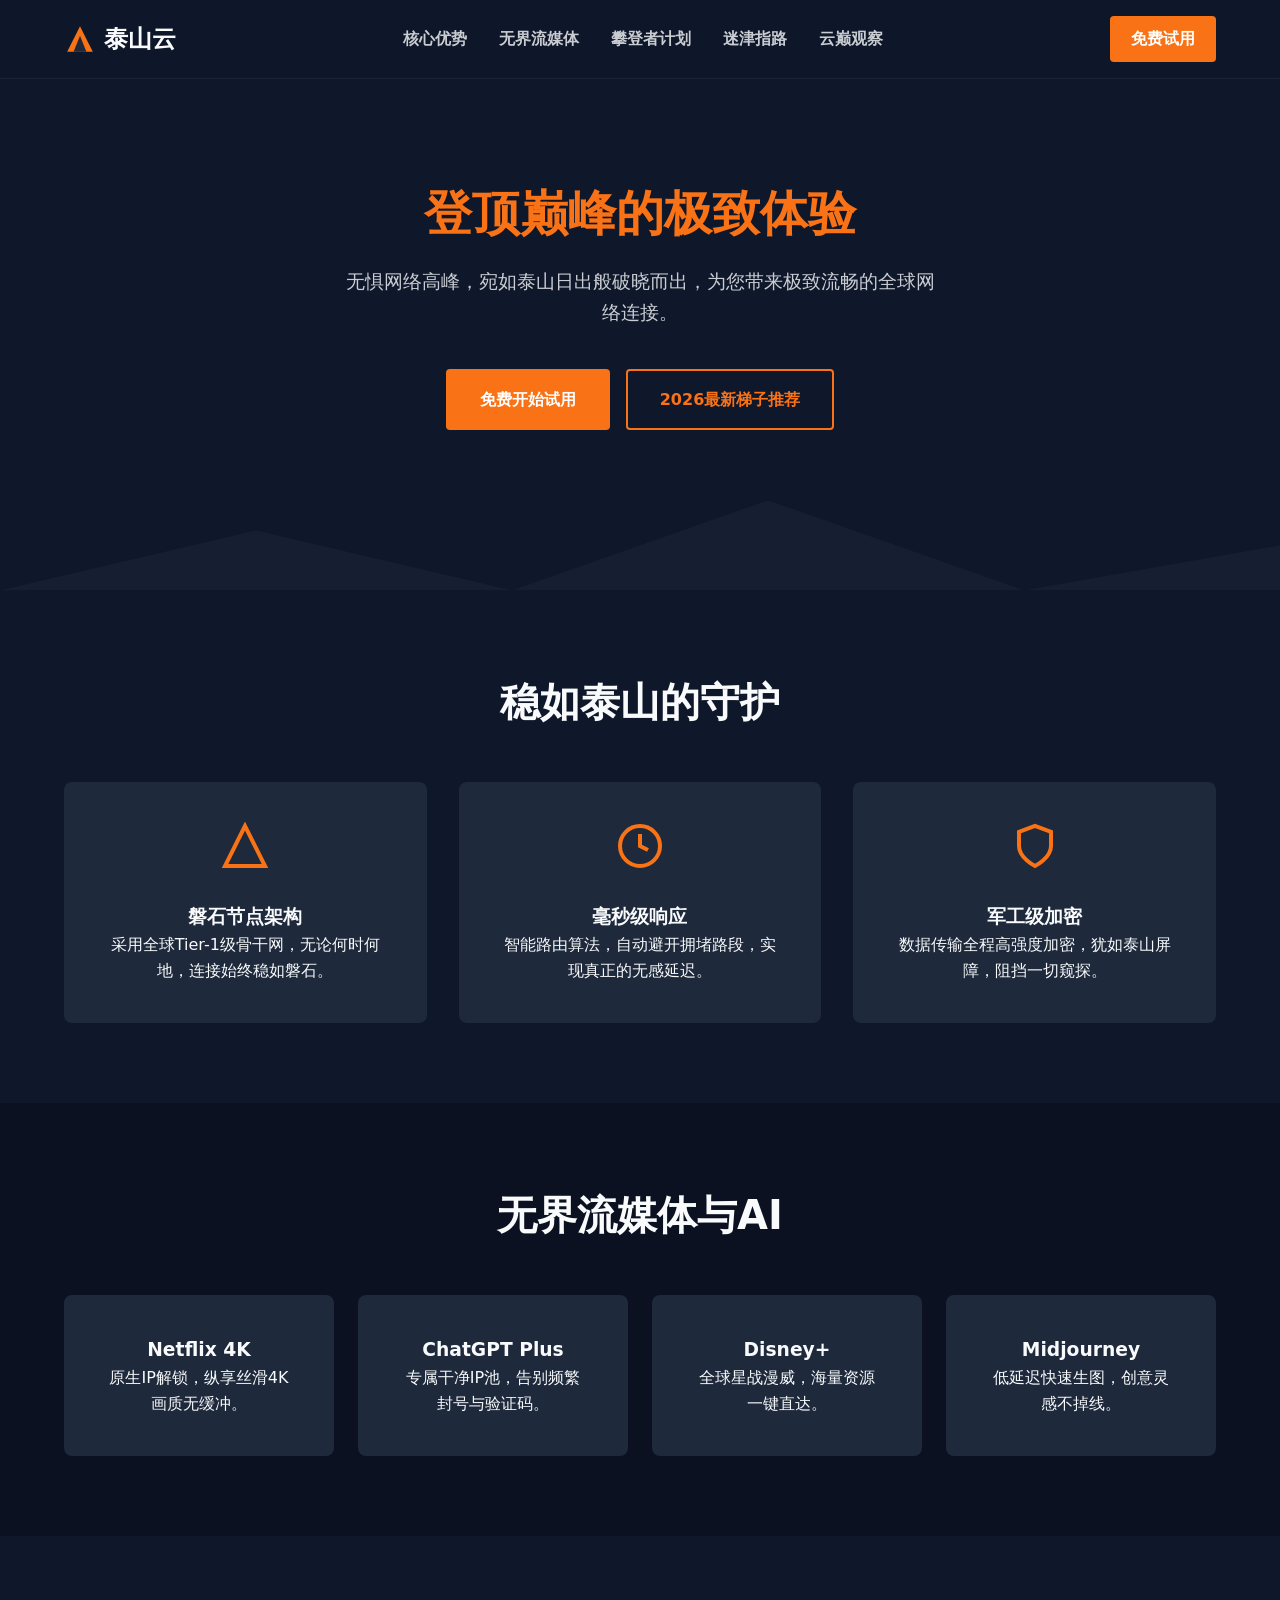
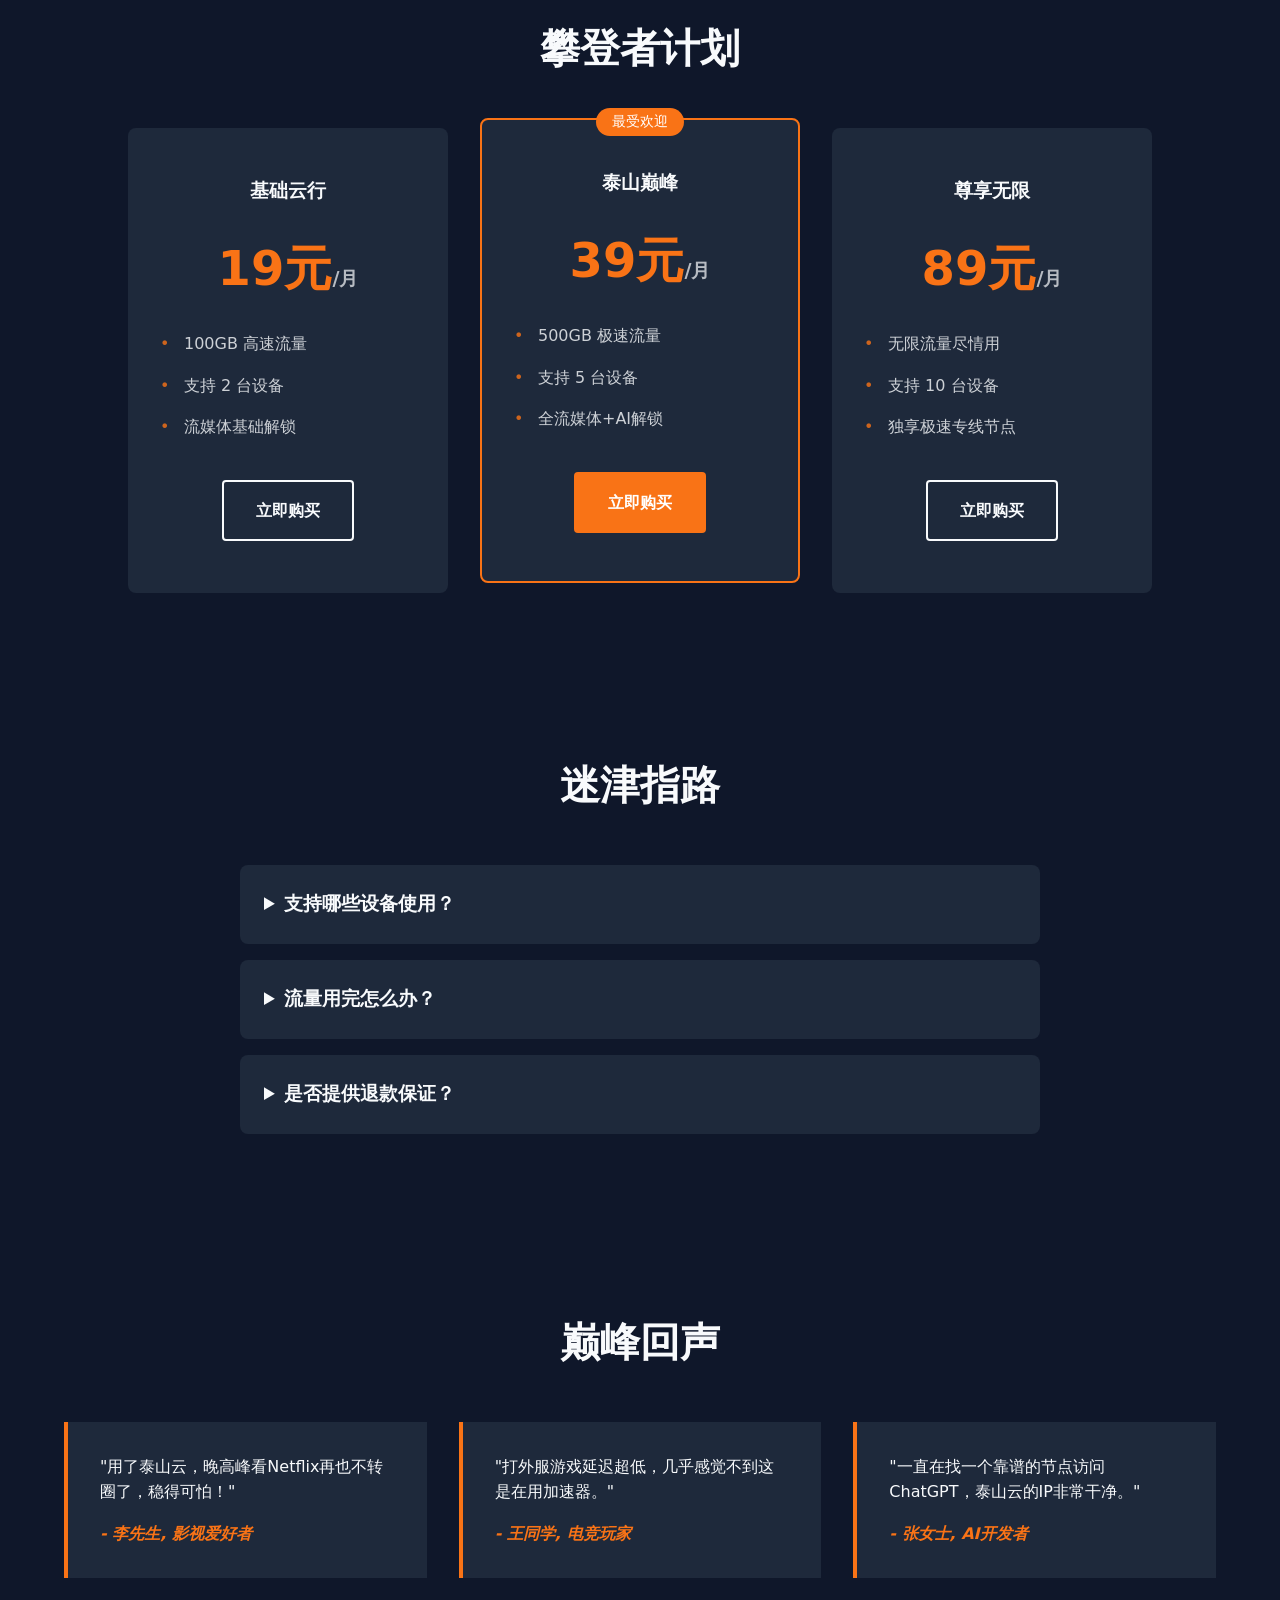
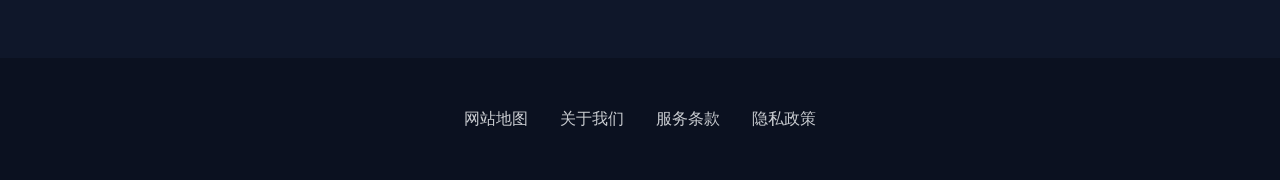
==== index.html @ 5e03688d "Initial commit: SEO optimized website" ====
<!DOCTYPE html>
<html lang="zh-CN">
<head>
    <meta charset="UTF-8">
    <meta name="viewport" content="width=device-width, initial-scale=1.0">
    <title>泰山云 - 2026顶级出海专线 | 极速秒开的高端网络加速平台</title>
    <meta name="description" content="寻找真正的极速秒开体验？泰山云为您提供全域覆盖的高性能网络加速服务。作为2026年度旗舰级机场推荐，我们通过高可用 BGP 路由保障您的数据跨境无缝直连，彻底告别卡顿。">
    <meta name="keywords" content="泰山云, 网络加速, 极速秒开, 机场推荐, 出海专线, 稳定不掉线">
    <meta property="og:title" content="泰山云 - 2026顶级出海专线 | 极速秒开的高端网络加速平台">
    <meta property="og:description" content="寻找真正的极速秒开体验？泰山云为您提供全域覆盖的高性能网络加速服务。作为2026年度旗舰级机场推荐，我们通过高可用 BGP 路由保障您的数据跨境无缝直连，彻底告别卡顿。">
    <meta property="og:type" content="website">
    <meta property="og:url" content="https://taishancloud.lol/">
    <script type="application/ld+json">
    {
      "@context": "https://schema.org/",
      "@type": "SoftwareApplication",
      "name": "泰山云",
      "applicationCategory": "NetworkingApplication",
      "operatingSystem": "Windows, macOS, iOS, Android",
      "description": "寻找真正的极速秒开体验？泰山云为您提供全域覆盖的高性能网络加速服务。作为2026年度旗舰级机场推荐，我们通过高可用 BGP 路由保障您的数据跨境无缝直连，彻底告别卡顿。",
      "aggregateRating": {
        "@type": "AggregateRating",
        "ratingValue": "4.9",
        "ratingCount": "1284"
      },
      "offers": {
        "@type": "Offer",
        "price": "15.00",
        "priceCurrency": "CNY"
      }
    }
    </script>
    
    <link rel="stylesheet" href="style.css">
</head>
<body>
    <header class="ts-header">
        <a href="index.html" class="ts-logo" style="text-decoration:none; color:inherit;">
            <svg aria-label="Feature Graphic" role="img" width="32" height="32" viewBox="0 0 100 100" fill="none"><path d="M50 10L10 90h80L50 10z" fill="url(#sunrise)"/><path d="M50 40L30 90h40L50 40z" fill="#1e293b"/><defs><linearGradient id="sunrise" x1="50" y1="10" x2="50" y2="90"><stop stop-color="#f97316"/><stop offset="1" stop-color="#1e293b"/></linearGradient></defs></svg>
            <span>泰山云</span>
        </a>
        <nav class="ts-nav-menu">
            <a href="#features">核心优势</a>
            <a href="#streaming">无界流媒体</a>
            <a href="#pricing">攀登者计划</a>
            <a href="#faq">迷津指路</a>
            <a href="insights.html">云巅观察</a>
        </nav>
        <a href="https://ww012.twilightaff.com/#/?code=A56DH1Af" rel="nofollow" target="_blank" class="ts-btn ts-btn-primary ts-nav-cta">免费试用</a>
    </header>
    <main>
        <article class="ts-hero">
            <div class="ts-hero-content">
                <h1>登顶巅峰的极致体验</h1>
                <p>无惧网络高峰，宛如泰山日出般破晓而出，为您带来极致流畅的全球网络连接。</p>
                <div class="ts-cta-group">
                    <a href="https://ww012.twilightaff.com/#/?code=A56DH1Af" rel="nofollow" target="_blank" class="ts-btn ts-btn-primary">免费开始试用</a>
                    <a href="https://tizilab.net/paihang" target="_blank" class="ts-btn ts-btn-seo">2026最新梯子推荐</a>
                </div>
            </div>
            <div class="ts-mountain-bg"></div>
        </article>
        <article id="features" class="ts-features">
            <h2>稳如泰山的守护</h2>
            <div class="ts-grid-3">
                <figure class="ts-card">
                    <svg aria-label="Feature Graphic" role="img" viewBox="0 0 24 24" fill="none" stroke="#f97316" stroke-width="2"><path d="M12 2L2 22h20L12 2z"/></svg>
                    <figcaption><h3>磐石节点架构</h3><p>采用全球Tier-1级骨干网，无论何时何地，连接始终稳如磐石。</p></figcaption>
                </figure>
                <figure class="ts-card">
                    <svg aria-label="Feature Graphic" role="img" viewBox="0 0 24 24" fill="none" stroke="#f97316" stroke-width="2"><circle cx="12" cy="12" r="10"/><path d="M12 6v6l4 2"/></svg>
                    <figcaption><h3>毫秒级响应</h3><p>智能路由算法，自动避开拥堵路段，实现真正的无感延迟。</p></figcaption>
                </figure>
                <figure class="ts-card">
                    <svg aria-label="Feature Graphic" role="img" viewBox="0 0 24 24" fill="none" stroke="#f97316" stroke-width="2"><path d="M12 22s8-4 8-10V5l-8-3-8 3v7c0 6 8 10 8 10z"/></svg>
                    <figcaption><h3>军工级加密</h3><p>数据传输全程高强度加密，犹如泰山屏障，阻挡一切窥探。</p></figcaption>
                </figure>
            </div>
        </article>
        <article id="streaming" class="ts-media-ai ts-dark">
            <h2>无界流媒体与AI</h2>
            <div class="ts-grid-4">
                <figure class="ts-card-small"><h3>Netflix 4K</h3><p>原生IP解锁，纵享丝滑4K画质无缓冲。</p></figure>
                <figure class="ts-card-small"><h3>ChatGPT Plus</h3><p>专属干净IP池，告别频繁封号与验证码。</p></figure>
                <figure class="ts-card-small"><h3>Disney+</h3><p>全球星战漫威，海量资源一键直达。</p></figure>
                <figure class="ts-card-small"><h3>Midjourney</h3><p>低延迟快速生图，创意灵感不掉线。</p></figure>
            </div>
        </article>
        <article id="pricing" class="ts-pricing">
            <h2>攀登者计划</h2>
            <div class="ts-pricing-table">
                <section class="ts-price-card">
                    <h3>基础云行</h3><div class="price">19元<span>/月</span></div>
                    <ul><li>100GB 高速流量</li><li>支持 2 台设备</li><li>流媒体基础解锁</li></ul>
                    <a href="https://ww012.twilightaff.com/#/?code=A56DH1Af" rel="nofollow" target="_blank" class="ts-btn ts-btn-outline">立即购买</a>
                </section>
                <section class="ts-price-card ts-popular">
                    <div class="badge">最受欢迎</div>
                    <h3>泰山巅峰</h3><div class="price">39元<span>/月</span></div>
                    <ul><li>500GB 极速流量</li><li>支持 5 台设备</li><li>全流媒体+AI解锁</li></ul>
                    <a href="https://ww012.twilightaff.com/#/?code=A56DH1Af" rel="nofollow" target="_blank" class="ts-btn ts-btn-primary">立即购买</a>
                </section>
                <section class="ts-price-card">
                    <h3>尊享无限</h3><div class="price">89元<span>/月</span></div>
                    <ul><li>无限流量尽情用</li><li>支持 10 台设备</li><li>独享极速专线节点</li></ul>
                    <a href="https://ww012.twilightaff.com/#/?code=A56DH1Af" rel="nofollow" target="_blank" class="ts-btn ts-btn-outline">立即购买</a>
                </section>
            </div>
        </article>
        <article id="faq" class="ts-faq">
            <h2>迷津指路</h2>
            <div class="ts-faq-list">
                <details><summary>支持哪些设备使用？</summary><p>全面支持 Windows, macOS, iOS, Android及各类路由器设备。</p></details>
                <details><summary>流量用完怎么办？</summary><p>可随时在后台购买流量叠加包或升级更高等级套餐。</p></details>
                <details><summary>是否提供退款保证？</summary><p>我们提供3天无理由全额退款，让您购买无忧。</p></details>
            </div>
        </article>
        <article class="ts-testimonials">
            <h2>巅峰回声</h2>
            <div class="ts-grid-3">
                <blockquote class="ts-quote">"用了泰山云，晚高峰看Netflix再也不转圈了，稳得可怕！"<cite>- 李先生, 影视爱好者</cite></blockquote>
                <blockquote class="ts-quote">"打外服游戏延迟超低，几乎感觉不到这是在用加速器。"<cite>- 王同学, 电竞玩家</cite></blockquote>
                <blockquote class="ts-quote">"一直在找一个靠谱的节点访问ChatGPT，泰山云的IP非常干净。"<cite>- 张女士, AI开发者</cite></blockquote>
            </div>
        </article>
    </main>
    <footer class="ts-footer">
        <nav>
            <a href="sitemap.html" target="_blank">网站地图</a>
            <a href="about.html" target="_blank">关于我们</a>
            <a href="terms.html" target="_blank">服务条款</a>
            <a href="privacy.html" target="_blank">隐私政策</a>
        </nav>
    </footer>
</body>
</html>
---- style.css ----
:root { --bg: #0f172a; --text: #f8fafc; --primary: #f97316; --surface: #1e293b; }
html { scroll-behavior: smooth; }
* { margin: 0; padding: 0; box-sizing: border-box; }
body { font-family: system-ui, -apple-system, sans-serif; background: var(--bg); color: var(--text); line-height: 1.6; overflow-x: hidden; }
.ts-header { position: sticky; top: 0; z-index: 1000; background: rgba(15, 23, 42, 0.9); backdrop-filter: blur(10px); padding: 1rem 5%; display: flex; align-items: center; justify-content: space-between; border-bottom: 1px solid rgba(255,255,255,0.05); }
.ts-logo { display: flex; align-items: center; gap: 0.5rem; font-size: 1.5rem; font-weight: bold; }
.ts-nav-menu { display: flex; gap: 2rem; }
.ts-nav-menu a { color: var(--text); text-decoration: none; font-weight: bold; opacity: 0.8; transition: 0.2s; }
.ts-nav-menu a:hover { opacity: 1; color: var(--primary); }
.ts-nav-cta { padding: 0.5rem 1.2rem !important; border-radius: 4px; }
.ts-hero { text-align: center; padding: 6rem 5% 10rem; position: relative; }
.ts-hero h1 { font-size: 3rem; margin-bottom: 1rem; color: var(--primary); }
.ts-hero p { font-size: 1.2rem; max-width: 600px; margin: 0 auto 2.5rem; opacity: 0.8; }
.ts-cta-group { display: flex; gap: 1rem; justify-content: center; flex-wrap: wrap; position: relative; z-index: 10; }
.ts-btn { display: inline-block; padding: 1rem 2rem; border-radius: 4px; text-decoration: none; font-weight: bold; transition: all 0.2s; border: 2px solid transparent; }
.ts-btn-primary { background: var(--primary); color: #fff; }
.ts-btn-seo { background: transparent; border-color: var(--primary); color: var(--primary); }
.ts-btn-outline { background: transparent; border-color: var(--text); color: var(--text); }
.ts-mountain-bg { position: absolute; bottom: 0; left: 0; width: 100%; height: 150px; background-color: var(--surface); opacity: 0.5; clip-path: polygon(0 100%, 20% 60%, 40% 100%, 60% 40%, 80% 100%, 100% 70%, 100% 100%); z-index: 0; }
article { padding: 5rem 5%; scroll-margin-top: 80px; }
article h2 { text-align: center; font-size: 2.5rem; margin-bottom: 3rem; }
.ts-grid-3 { display: grid; grid-template-columns: repeat(auto-fit, minmax(280px, 1fr)); gap: 2rem; }
.ts-grid-4 { display: grid; grid-template-columns: repeat(auto-fit, minmax(220px, 1fr)); gap: 1.5rem; }
.ts-card, .ts-card-small { background: var(--surface); padding: 2.5rem; border-radius: 8px; text-align: center; }
.ts-card svg { width: 48px; height: 48px; margin-bottom: 1.5rem; }
.ts-dark { background: #0b1120; }
.ts-pricing-table { display: flex; flex-wrap: wrap; justify-content: center; gap: 2rem; }
.ts-price-card { background: var(--surface); padding: 3rem 2rem; border-radius: 8px; width: 100%; max-width: 320px; text-align: center; position: relative; }
.ts-popular { border: 2px solid var(--primary); transform: translateY(-10px); }
.badge { position: absolute; top: -12px; left: 50%; transform: translateX(-50%); background: var(--primary); color: #fff; padding: 0.2rem 1rem; border-radius: 20px; font-size: 0.85rem; }
.price { font-size: 3rem; font-weight: bold; margin: 1.5rem 0; color: var(--primary); }
.price span { font-size: 1.2rem; opacity: 0.7; color: var(--text); }
.ts-price-card ul { list-style: none; margin-bottom: 2.5rem; text-align: left; }
.ts-price-card li { margin-bottom: 1rem; opacity: 0.8; padding-left: 1.5rem; position: relative; }
.ts-price-card li::before { content: "•"; color: var(--primary); position: absolute; left: 0; }
.ts-faq-list { max-width: 800px; margin: 0 auto; }
details { background: var(--surface); margin-bottom: 1rem; padding: 1.5rem; border-radius: 8px; cursor: pointer; }
summary { font-size: 1.2rem; font-weight: bold; }
details p { margin-top: 1rem; opacity: 0.8; }
.ts-quote { background: var(--surface); padding: 2rem; border-left: 4px solid var(--primary); }
.ts-quote cite { display: block; margin-top: 1rem; font-weight: bold; color: var(--primary); }
.ts-footer { background: #0b1120; padding: 3rem 5%; text-align: center; }
.ts-footer nav { display: flex; justify-content: center; gap: 2rem; flex-wrap: wrap; }
.ts-footer a { color: var(--text); text-decoration: none; opacity: 0.8; }
@media (max-width: 900px) {
    .ts-nav-menu { display: none; }
    .ts-cta-group { flex-direction: column; }
    .ts-cta-group a { width: 100%; text-align: center; }
    .ts-price-card { max-width: 100%; transform: none; }
    .ts-popular { transform: none; }
}
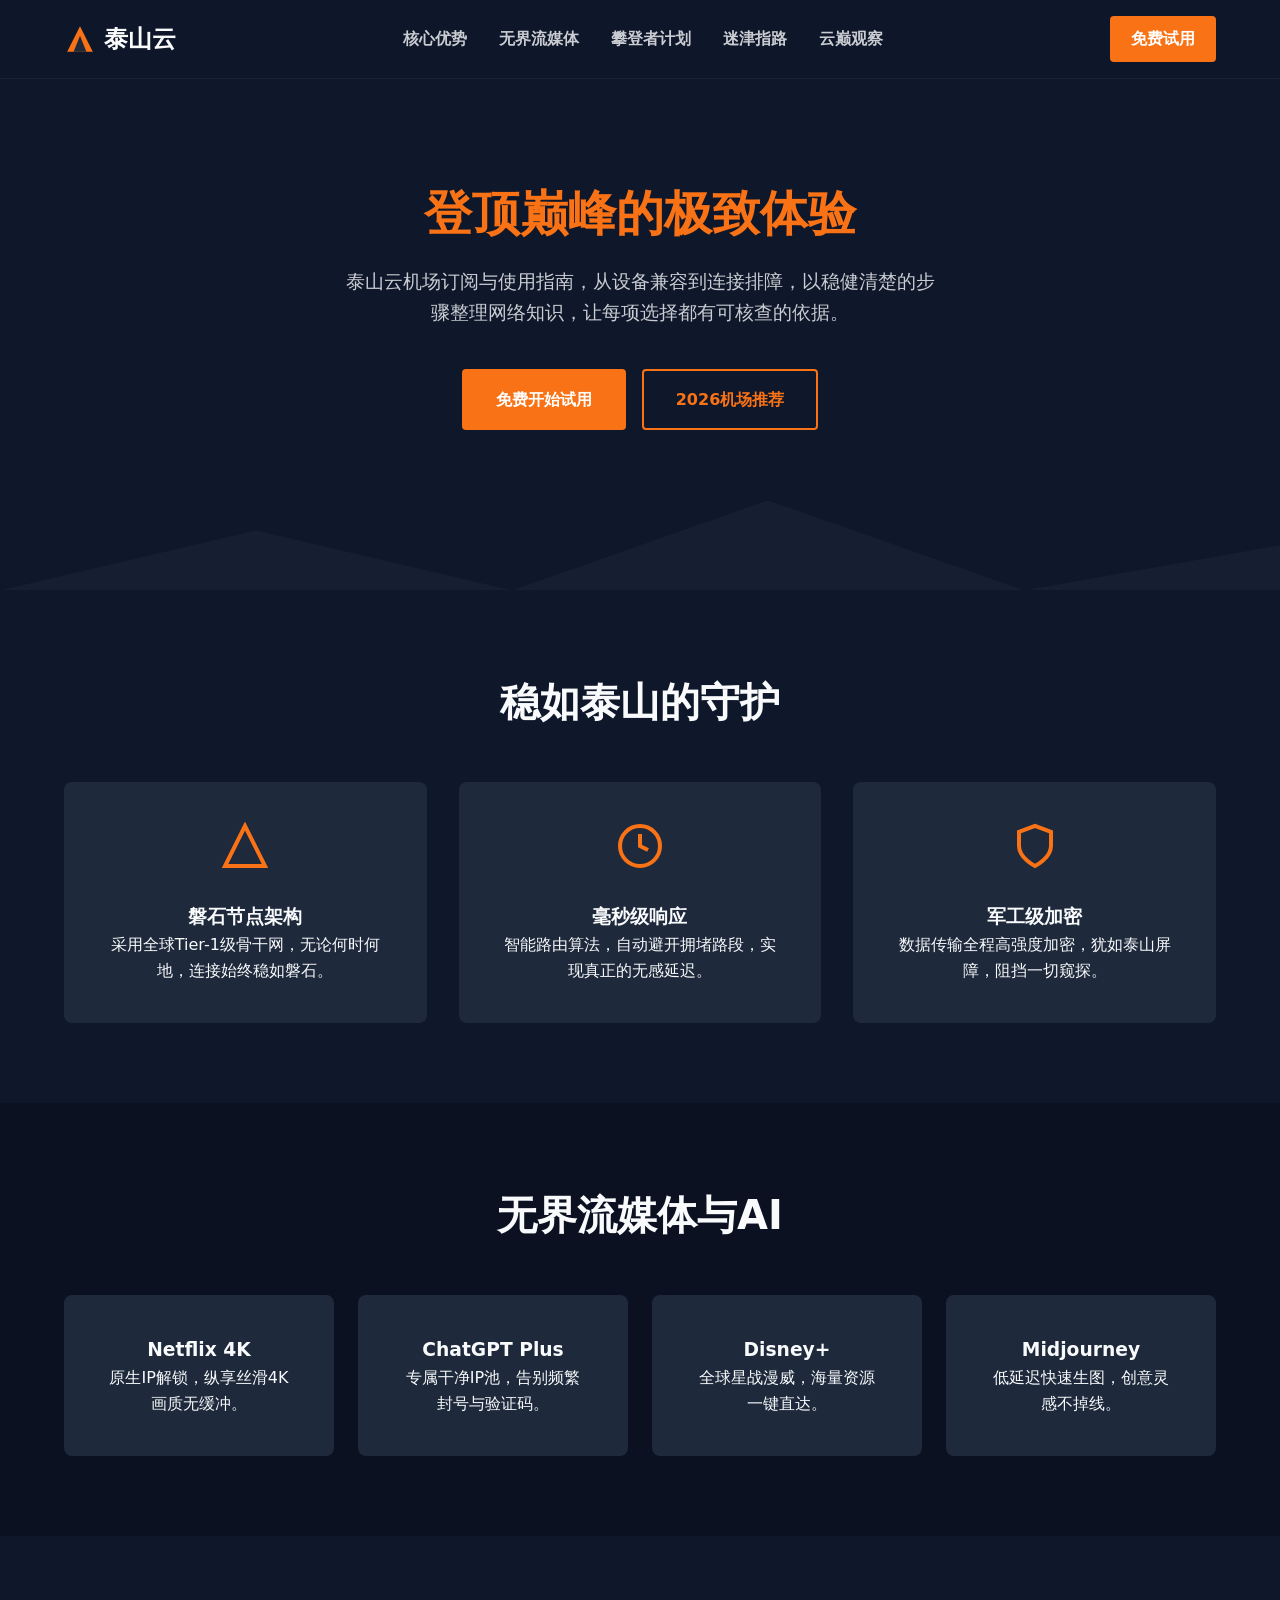
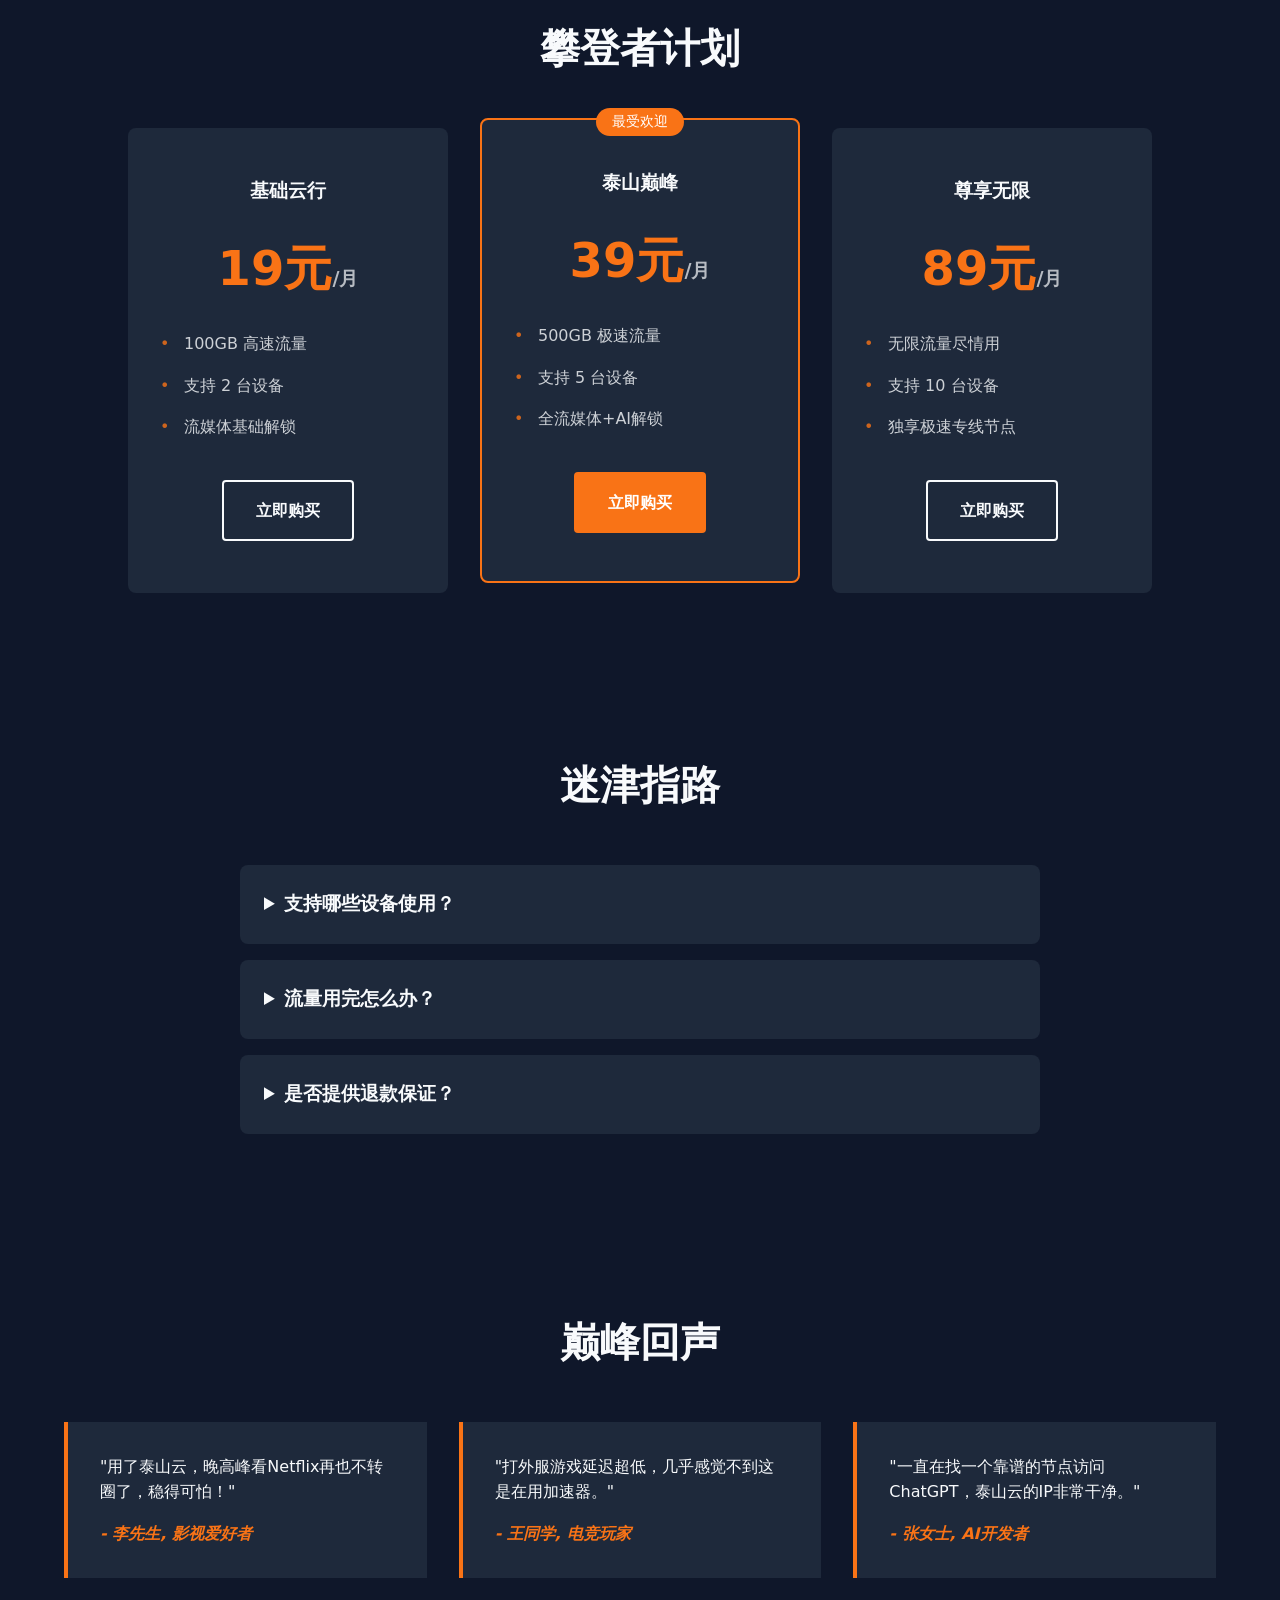
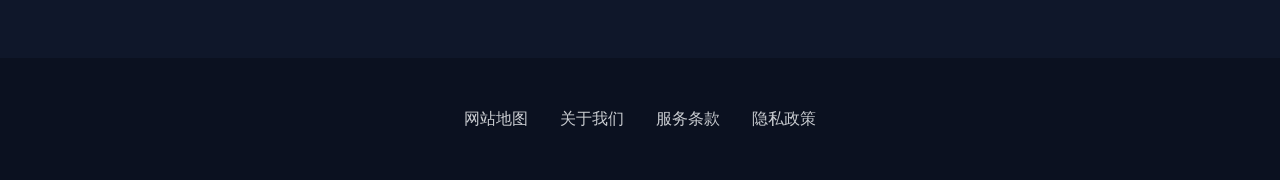
==== commit 51c98daf: "Improve practical airport guides and update recommendation links" ====
--- a/index.html
+++ b/index.html
@@ -3,11 +3,11 @@
 <head>
     <meta charset="UTF-8">
     <meta name="viewport" content="width=device-width, initial-scale=1.0">
-    <title>泰山云 - 2026顶级出海专线 | 极速秒开的高端网络加速平台</title>
-    <meta name="description" content="寻找真正的极速秒开体验？泰山云为您提供全域覆盖的高性能网络加速服务。作为2026年度旗舰级机场推荐，我们通过高可用 BGP 路由保障您的数据跨境无缝直连，彻底告别卡顿。">
+    <title>泰山云机场｜云巅观察、网络知识与使用指南</title>
+    <meta name="description" content="泰山云机场订阅与使用指南，从设备兼容到连接排障，以稳健清楚的步骤整理网络知识，让每项选择都有可核查的依据。">
     <meta name="keywords" content="泰山云, 网络加速, 极速秒开, 机场推荐, 出海专线, 稳定不掉线">
-    <meta property="og:title" content="泰山云 - 2026顶级出海专线 | 极速秒开的高端网络加速平台">
-    <meta property="og:description" content="寻找真正的极速秒开体验？泰山云为您提供全域覆盖的高性能网络加速服务。作为2026年度旗舰级机场推荐，我们通过高可用 BGP 路由保障您的数据跨境无缝直连，彻底告别卡顿。">
+    <meta property="og:title" content="泰山云机场｜云巅观察、网络知识与使用指南">
+    <meta property="og:description" content="泰山云机场订阅与使用指南，从设备兼容到连接排障，以稳健清楚的步骤整理网络知识，让每项选择都有可核查的依据。">
     <meta property="og:type" content="website">
     <meta property="og:url" content="https://taishancloud.lol/">
     <script type="application/ld+json">
@@ -32,6 +32,7 @@
     </script>
     
     <link rel="stylesheet" href="style.css">
+<link rel="canonical" href="https://taishancloud.lol/">
 </head>
 <body>
     <header class="ts-header">
@@ -52,10 +53,10 @@
         <article class="ts-hero">
             <div class="ts-hero-content">
                 <h1>登顶巅峰的极致体验</h1>
-                <p>无惧网络高峰，宛如泰山日出般破晓而出，为您带来极致流畅的全球网络连接。</p>
+                <p>泰山云机场订阅与使用指南，从设备兼容到连接排障，以稳健清楚的步骤整理网络知识，让每项选择都有可核查的依据。</p>
                 <div class="ts-cta-group">
                     <a href="https://ww012.twilightaff.com/#/?code=A56DH1Af" rel="nofollow" target="_blank" class="ts-btn ts-btn-primary">免费开始试用</a>
-                    <a href="https://tizilab.net/paihang" target="_blank" class="ts-btn ts-btn-seo">2026最新梯子推荐</a>
+                    <a href="https://jichangtuijan.top/ranking" target="_blank" class="ts-btn ts-btn-seo">2026机场推荐</a>
                 </div>
             </div>
             <div class="ts-mountain-bg"></div>
